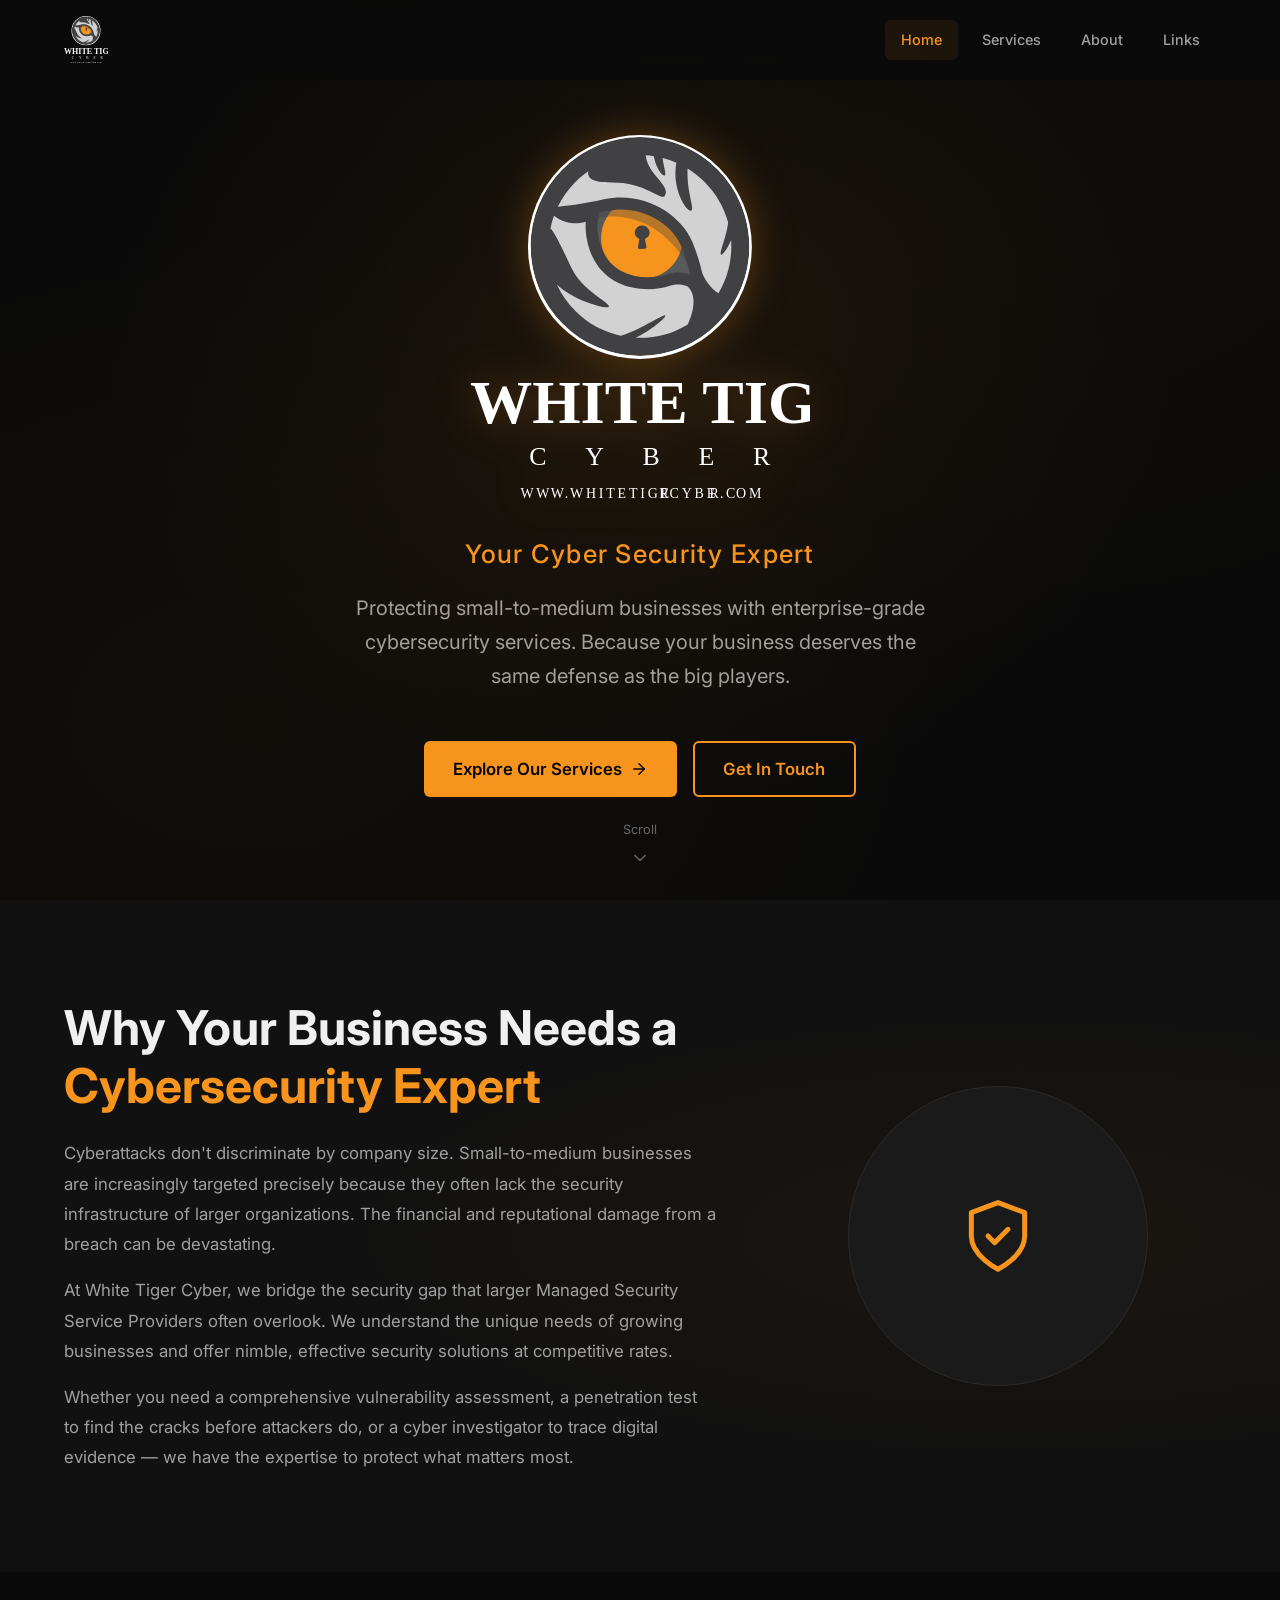
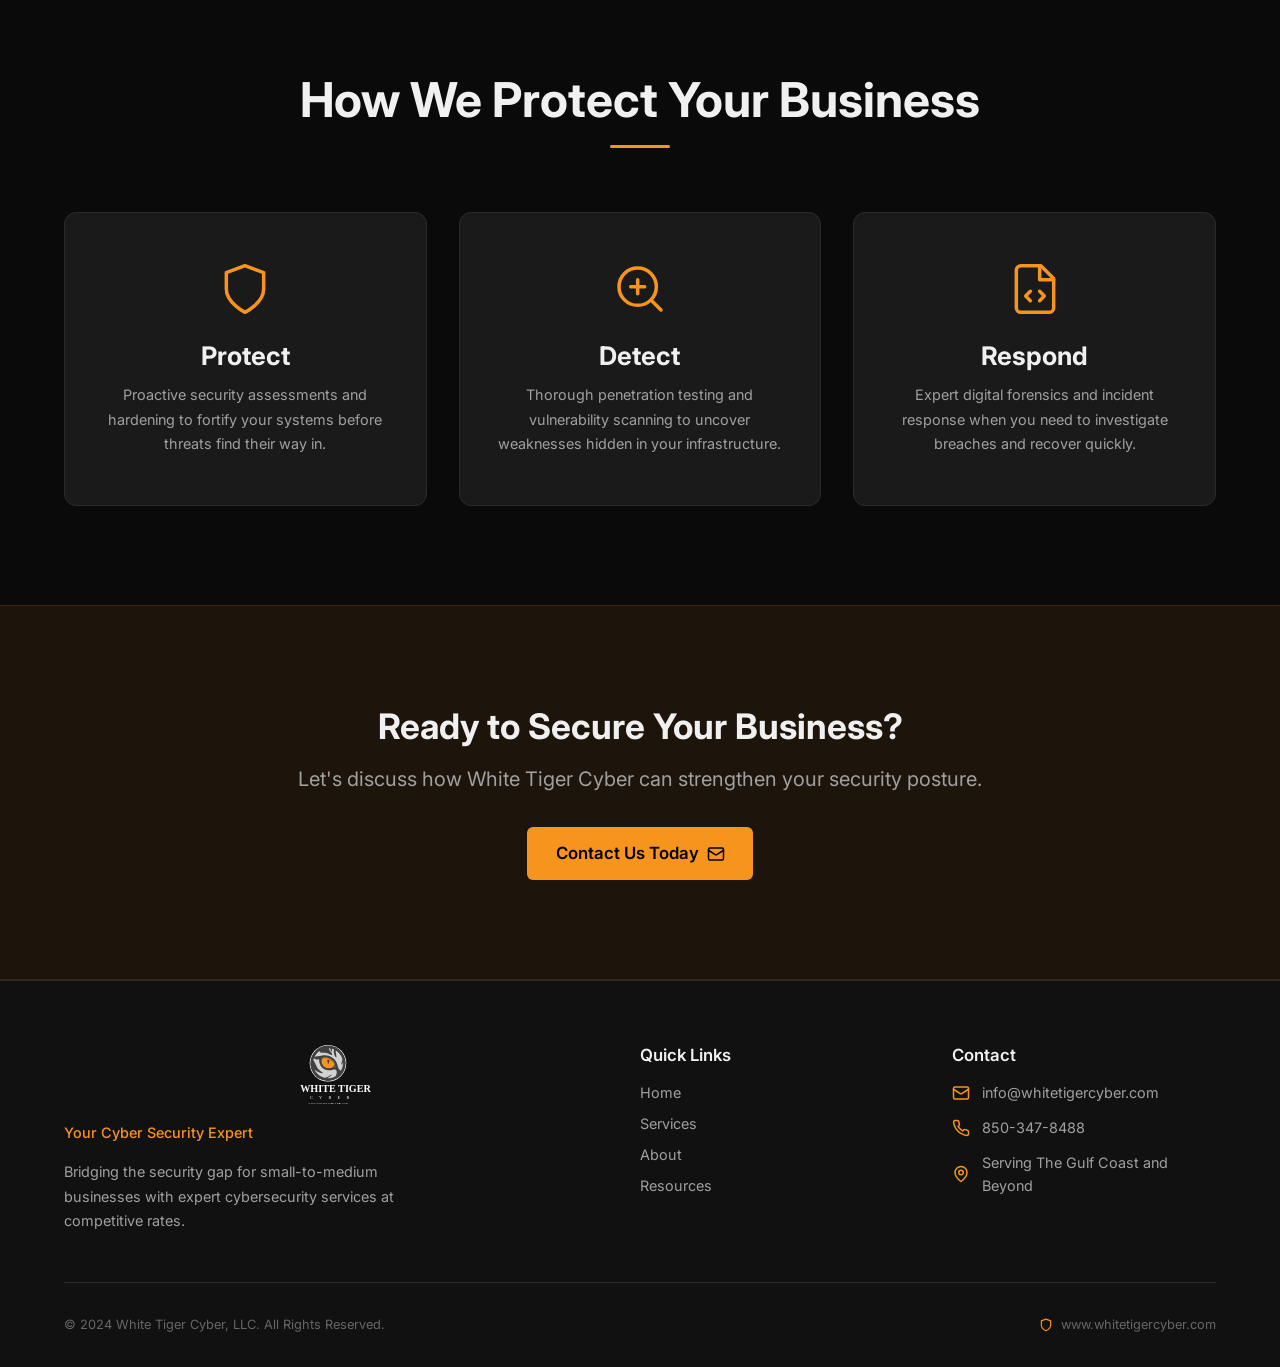
==== index.html @ ec34d4f9 "Initial commit — White Tiger Cyber static site Complete HTML/CSS/JS site built for GitHub Pages. Inc" ====
<!DOCTYPE html>
<html lang="en">
<head>
  <meta charset="UTF-8">
  <meta name="viewport" content="width=device-width, initial-scale=1.0">
  <title>White Tiger Cyber | Your Cyber Security Expert</title>
  <meta name="description" content="White Tiger Cyber provides expert cybersecurity services for small-to-medium businesses including vulnerability assessments, penetration testing, cyber investigations, and IT consulting.">
  <meta property="og:title" content="White Tiger Cyber | Your Cyber Security Expert">
  <meta property="og:description" content="Expert cybersecurity services for small-to-medium businesses. Vulnerability assessments, penetration testing, cyber investigations, and more.">
  <meta property="og:type" content="website">

  <!-- Fonts -->
  <link rel="preconnect" href="https://fonts.googleapis.com">
  <link rel="preconnect" href="https://fonts.gstatic.com" crossorigin>
  <link href="https://fonts.googleapis.com/css2?family=Inter:wght@400;500;600;700&display=swap" rel="stylesheet">

  <!-- Styles -->
  <link rel="stylesheet" href="/css/variables.css">
  <link rel="stylesheet" href="/css/reset.css">
  <link rel="stylesheet" href="/css/global.css">
  <link rel="stylesheet" href="/css/nav.css">
  <link rel="stylesheet" href="/css/footer.css">
  <link rel="stylesheet" href="/css/home.css">

  <!-- Prevent FOUC -->
  <style>
    body { background: #0a0a0a; color: #f0f0f0; }
    #nav-placeholder:empty { min-height: 80px; }
  </style>
</head>
<body>
  <a href="#main-content" class="skip-link">Skip to main content</a>

  <div id="nav-placeholder"></div>

  <main id="main-content">
    <!-- Hero -->
    <section class="hero">
      <img src="/images/WhiteTigerLightText.svg" alt="White Tiger Cyber" class="hero-logo fade-in">
      <p class="hero-tagline fade-up">Your Cyber Security Expert</p>
      <p class="hero-subtitle fade-up">Protecting small-to-medium businesses with enterprise-grade cybersecurity services. Because your business deserves the same defense as the big players.</p>
      <div class="hero-cta fade-up">
        <a href="/services.html" class="btn btn-primary">Explore Our Services
          <svg xmlns="http://www.w3.org/2000/svg" width="18" height="18" viewBox="0 0 24 24" fill="none" stroke="currentColor" stroke-width="2" stroke-linecap="round" stroke-linejoin="round"><path d="M5 12h14"/><path d="m12 5 7 7-7 7"/></svg>
        </a>
        <a href="mailto:info@whitetigercyber.com" class="btn btn-outline">Get In Touch</a>
      </div>
      <div class="scroll-indicator" aria-hidden="true">
        <span>Scroll</span>
        <svg xmlns="http://www.w3.org/2000/svg" viewBox="0 0 24 24" fill="none" stroke="currentColor" stroke-width="2" stroke-linecap="round" stroke-linejoin="round"><path d="m6 9 6 6 6-6"/></svg>
      </div>
    </section>

    <!-- Why You Need Cybersecurity -->
    <section class="why-section section">
      <div class="container">
        <div class="why-grid">
          <div class="why-content fade-up">
            <h2>Why Your Business Needs a <span class="text-accent">Cybersecurity Expert</span></h2>
            <p>Cyberattacks don't discriminate by company size. Small-to-medium businesses are increasingly targeted precisely because they often lack the security infrastructure of larger organizations. The financial and reputational damage from a breach can be devastating.</p>
            <p>At White Tiger Cyber, we bridge the security gap that larger Managed Security Service Providers often overlook. We understand the unique needs of growing businesses and offer nimble, effective security solutions at competitive rates.</p>
            <p>Whether you need a comprehensive vulnerability assessment, a penetration test to find the cracks before attackers do, or a cyber investigator to trace digital evidence — we have the expertise to protect what matters most.</p>
          </div>
          <div class="why-visual fade-up">
            <div class="why-icon-container">
              <svg xmlns="http://www.w3.org/2000/svg" viewBox="0 0 24 24" fill="none" stroke="currentColor" stroke-width="1.5" stroke-linecap="round" stroke-linejoin="round"><path d="M12 22s8-4 8-10V5l-8-3-8 3v7c0 6 8 10 8 10z"/><path d="m9 12 2 2 4-4"/></svg>
            </div>
          </div>
        </div>
      </div>
    </section>

    <!-- Value Propositions -->
    <section class="value-props section">
      <div class="container">
        <div class="section-header fade-up">
          <h2>How We Protect Your Business</h2>
          <div class="accent-line"></div>
        </div>
        <div class="grid-3 stagger-group">
          <div class="card value-card fade-up">
            <svg class="value-icon" xmlns="http://www.w3.org/2000/svg" viewBox="0 0 24 24" fill="none" stroke="currentColor" stroke-width="1.5" stroke-linecap="round" stroke-linejoin="round"><path d="M12 22s8-4 8-10V5l-8-3-8 3v7c0 6 8 10 8 10z"/></svg>
            <h3>Protect</h3>
            <p>Proactive security assessments and hardening to fortify your systems before threats find their way in.</p>
          </div>
          <div class="card value-card fade-up">
            <svg class="value-icon" xmlns="http://www.w3.org/2000/svg" viewBox="0 0 24 24" fill="none" stroke="currentColor" stroke-width="1.5" stroke-linecap="round" stroke-linejoin="round"><circle cx="11" cy="11" r="8"/><path d="m21 21-4.3-4.3"/><path d="M11 8v6"/><path d="M8 11h6"/></svg>
            <h3>Detect</h3>
            <p>Thorough penetration testing and vulnerability scanning to uncover weaknesses hidden in your infrastructure.</p>
          </div>
          <div class="card value-card fade-up">
            <svg class="value-icon" xmlns="http://www.w3.org/2000/svg" viewBox="0 0 24 24" fill="none" stroke="currentColor" stroke-width="1.5" stroke-linecap="round" stroke-linejoin="round"><path d="M14.5 2H6a2 2 0 0 0-2 2v16a2 2 0 0 0 2 2h12a2 2 0 0 0 2-2V7.5L14.5 2z"/><polyline points="14 2 14 8 20 8"/><path d="m10 13-2 2 2 2"/><path d="m14 17 2-2-2-2"/></svg>
            <h3>Respond</h3>
            <p>Expert digital forensics and incident response when you need to investigate breaches and recover quickly.</p>
          </div>
        </div>
      </div>
    </section>

    <!-- CTA Banner -->
    <section class="cta-banner section">
      <div class="container fade-up">
        <h2>Ready to Secure Your Business?</h2>
        <p>Let's discuss how White Tiger Cyber can strengthen your security posture.</p>
        <a href="mailto:info@whitetigercyber.com" class="btn btn-primary">Contact Us Today
          <svg xmlns="http://www.w3.org/2000/svg" width="18" height="18" viewBox="0 0 24 24" fill="none" stroke="currentColor" stroke-width="2" stroke-linecap="round" stroke-linejoin="round"><rect width="20" height="16" x="2" y="4" rx="2"/><path d="m22 7-8.97 5.7a1.94 1.94 0 0 1-2.06 0L2 7"/></svg>
        </a>
      </div>
    </section>
  </main>

  <div id="footer-placeholder"></div>

  <script src="/js/nav.js"></script>
  <script src="/js/animations.js"></script>
  <script src="/js/components.js"></script>
</body>
</html>
---- css/variables.css ----
:root {
  /* Brand Colors */
  --color-accent: #f7941d;
  --color-accent-hover: #ffaa44;
  --color-accent-glow: rgba(247, 148, 29, 0.3);
  --color-accent-subtle: rgba(247, 148, 29, 0.08);

  /* Backgrounds */
  --color-bg-primary: #0a0a0a;
  --color-bg-secondary: #111111;
  --color-bg-card: #1a1a1a;
  --color-bg-card-hover: #222222;
  --color-surface: #161616;

  /* Text */
  --color-text-primary: #f0f0f0;
  --color-text-secondary: #a0a0a0;
  --color-text-muted: #666666;

  /* Borders */
  --color-border: #2a2a2a;
  --color-border-hover: #3a3a3a;

  /* Typography */
  --font-heading: 'Inter', system-ui, -apple-system, sans-serif;
  --font-body: 'Inter', system-ui, -apple-system, sans-serif;
  --font-mono: 'JetBrains Mono', 'Fira Code', monospace;

  /* Fluid Font Sizes */
  --text-xs: clamp(0.75rem, 0.7rem + 0.25vw, 0.8rem);
  --text-sm: clamp(0.85rem, 0.8rem + 0.25vw, 0.9rem);
  --text-base: clamp(0.95rem, 0.9rem + 0.3vw, 1.05rem);
  --text-lg: clamp(1.1rem, 1rem + 0.5vw, 1.25rem);
  --text-xl: clamp(1.35rem, 1.1rem + 0.8vw, 1.6rem);
  --text-2xl: clamp(1.7rem, 1.3rem + 1.2vw, 2.2rem);
  --text-3xl: clamp(2.2rem, 1.6rem + 1.8vw, 3rem);
  --text-hero: clamp(2.8rem, 2rem + 2.5vw, 4rem);

  /* Spacing */
  --space-xs: 0.5rem;
  --space-sm: 0.75rem;
  --space-md: 1rem;
  --space-lg: 1.5rem;
  --space-xl: 2rem;
  --space-2xl: 3rem;
  --space-3xl: 4rem;
  --space-section: clamp(4rem, 3rem + 4vw, 8rem);

  /* Layout */
  --max-width: 1200px;
  --nav-height: 80px;
  --border-radius-sm: 6px;
  --border-radius-md: 12px;
  --border-radius-lg: 20px;

  /* Transitions */
  --transition-fast: 150ms ease;
  --transition-base: 250ms ease;
  --transition-slow: 400ms ease;

  /* Shadows */
  --shadow-card: 0 4px 24px rgba(0, 0, 0, 0.4);
  --shadow-card-hover: 0 8px 40px rgba(0, 0, 0, 0.6);
  --shadow-glow: 0 0 30px var(--color-accent-glow);
}
---- css/global.css ----
body {
  font-family: var(--font-body);
  font-size: var(--text-base);
  color: var(--color-text-primary);
  background-color: var(--color-bg-primary);
}

/* Layout */
.container {
  max-width: var(--max-width);
  margin-inline: auto;
  padding-inline: var(--space-lg);
}

.section {
  padding-block: var(--space-section);
}

.section-alt {
  background-color: var(--color-bg-secondary);
}

/* Typography */
h1, h2, h3, h4 {
  font-family: var(--font-heading);
  font-weight: 700;
  color: var(--color-text-primary);
}

h1 { font-size: var(--text-hero); }
h2 { font-size: var(--text-3xl); }
h3 { font-size: var(--text-2xl); }
h4 { font-size: var(--text-xl); }

.text-accent { color: var(--color-accent); }
.text-secondary { color: var(--color-text-secondary); }
.text-center { text-align: center; }

/* Section Headers */
.section-header {
  text-align: center;
  margin-bottom: var(--space-3xl);
}

.section-header h2 {
  margin-bottom: var(--space-md);
}

.section-header p {
  color: var(--color-text-secondary);
  font-size: var(--text-lg);
  max-width: 700px;
  margin-inline: auto;
}

.accent-line {
  width: 60px;
  height: 3px;
  background: var(--color-accent);
  margin: var(--space-md) auto;
  border-radius: 2px;
}

/* Buttons */
.btn {
  display: inline-flex;
  align-items: center;
  gap: var(--space-xs);
  padding: 0.8rem 1.8rem;
  border-radius: var(--border-radius-sm);
  font-weight: 600;
  font-size: var(--text-base);
  cursor: pointer;
  border: none;
  transition: transform var(--transition-base), box-shadow var(--transition-base), background-color var(--transition-base);
}

.btn-primary {
  background-color: var(--color-accent);
  color: #000;
}

.btn-primary:hover {
  background-color: var(--color-accent-hover);
  transform: translateY(-2px);
  box-shadow: var(--shadow-glow);
}

.btn-outline {
  background: transparent;
  color: var(--color-accent);
  border: 2px solid var(--color-accent);
}

.btn-outline:hover {
  background-color: var(--color-accent-subtle);
  transform: translateY(-2px);
}

/* Cards */
.card {
  background: var(--color-bg-card);
  border: 1px solid var(--color-border);
  border-radius: var(--border-radius-md);
  padding: var(--space-xl);
  transition: transform var(--transition-base), box-shadow var(--transition-base), border-color var(--transition-base);
}

.card:hover {
  transform: translateY(-4px);
  box-shadow: var(--shadow-card-hover), 0 0 40px rgba(247, 148, 29, 0.06);
  border-color: var(--color-border-hover);
}

/* Scroll Animations */
.fade-up {
  opacity: 0;
  transform: translateY(30px);
  transition: opacity 0.6s ease, transform 0.6s ease;
}

.fade-in {
  opacity: 0;
  transition: opacity 0.6s ease;
}

.scale-in {
  opacity: 0;
  transform: scale(0.95);
  transition: opacity 0.5s ease, transform 0.5s ease;
}

.fade-up.visible,
.fade-in.visible,
.scale-in.visible {
  opacity: 1;
  transform: none;
}

/* Reduced motion */
@media (prefers-reduced-motion: reduce) {
  *, *::before, *::after {
    animation-duration: 0.01ms !important;
    animation-iteration-count: 1 !important;
    transition-duration: 0.01ms !important;
    scroll-behavior: auto !important;
  }

  .fade-up, .fade-in, .scale-in {
    opacity: 1;
    transform: none;
  }
}

/* Skip to content (accessibility) */
.skip-link {
  position: absolute;
  top: -100%;
  left: var(--space-md);
  padding: var(--space-sm) var(--space-md);
  background: var(--color-accent);
  color: #000;
  font-weight: 600;
  border-radius: var(--border-radius-sm);
  z-index: 1000;
  transition: top var(--transition-fast);
}

.skip-link:focus {
  top: var(--space-md);
}

/* Accessibility */
.sr-only {
  position: absolute;
  width: 1px;
  height: 1px;
  padding: 0;
  margin: -1px;
  overflow: hidden;
  clip: rect(0, 0, 0, 0);
  white-space: nowrap;
  border-width: 0;
}

/* Focus styles */
:focus-visible {
  outline: 2px solid var(--color-accent);
  outline-offset: 2px;
}

/* Grid helpers */
.grid-2 {
  display: grid;
  grid-template-columns: 1fr;
  gap: var(--space-xl);
}

.grid-3 {
  display: grid;
  grid-template-columns: 1fr;
  gap: var(--space-xl);
}

@media (min-width: 768px) {
  .grid-2 {
    grid-template-columns: repeat(2, 1fr);
  }

  .grid-3 {
    grid-template-columns: repeat(2, 1fr);
  }
}

@media (min-width: 1024px) {
  .grid-3 {
    grid-template-columns: repeat(3, 1fr);
  }
}
---- css/nav.css ----
.site-header {
  position: fixed;
  top: 0;
  left: 0;
  right: 0;
  height: var(--nav-height);
  z-index: 100;
  background: rgba(10, 10, 10, 0.8);
  backdrop-filter: blur(8px);
  -webkit-backdrop-filter: blur(8px);
  transition: background var(--transition-base), box-shadow var(--transition-base);
}

.site-header.scrolled {
  background: rgba(10, 10, 10, 0.95);
  box-shadow: 0 2px 20px rgba(0, 0, 0, 0.5);
}

.nav-container {
  display: flex;
  align-items: center;
  justify-content: space-between;
  height: var(--nav-height);
}

/* Logo */
.nav-logo {
  display: flex;
  align-items: center;
  gap: var(--space-sm);
  text-decoration: none;
  flex-shrink: 0;
}

.nav-logo img {
  height: 48px;
  width: auto;
}

.nav-logo-text {
  display: flex;
  flex-direction: column;
  line-height: 1.2;
}

.nav-brand {
  font-family: var(--font-heading);
  font-weight: 700;
  font-size: var(--text-base);
  color: var(--color-text-primary);
}

.nav-tagline {
  font-size: var(--text-xs);
  color: var(--color-accent);
}

/* Nav Links */
.nav-menu {
  display: flex;
  align-items: center;
  gap: var(--space-xs);
}

.nav-link {
  padding: 0.5rem 1rem;
  font-size: var(--text-sm);
  font-weight: 500;
  color: var(--color-text-secondary);
  border-radius: var(--border-radius-sm);
  transition: color var(--transition-fast), background-color var(--transition-fast);
}

.nav-link:hover,
.nav-link.active {
  color: var(--color-text-primary);
}

.nav-link.active {
  color: var(--color-accent);
  background-color: var(--color-accent-subtle);
}

/* Mobile Toggle */
.nav-toggle {
  display: none;
  background: none;
  border: none;
  cursor: pointer;
  padding: var(--space-xs);
  z-index: 110;
}

.hamburger,
.hamburger::before,
.hamburger::after {
  display: block;
  width: 24px;
  height: 2px;
  background: var(--color-text-primary);
  border-radius: 2px;
  transition: transform var(--transition-base), opacity var(--transition-base);
}

.hamburger {
  position: relative;
}

.hamburger::before,
.hamburger::after {
  content: '';
  position: absolute;
  left: 0;
}

.hamburger::before { top: -7px; }
.hamburger::after { top: 7px; }

/* Hamburger open state */
.nav-toggle[aria-expanded="true"] .hamburger {
  background: transparent;
}

.nav-toggle[aria-expanded="true"] .hamburger::before {
  top: 0;
  transform: rotate(45deg);
}

.nav-toggle[aria-expanded="true"] .hamburger::after {
  top: 0;
  transform: rotate(-45deg);
}

/* Mobile nav */
@media (max-width: 767px) {
  .nav-toggle {
    display: block;
  }

  .nav-menu {
    position: fixed;
    top: 0;
    right: 0;
    width: min(300px, 80vw);
    height: 100vh;
    flex-direction: column;
    justify-content: center;
    gap: var(--space-md);
    background: rgba(10, 10, 10, 0.98);
    backdrop-filter: blur(20px);
    -webkit-backdrop-filter: blur(20px);
    transform: translateX(100%);
    transition: transform var(--transition-slow);
    padding: var(--space-xl);
  }

  .nav-menu.open {
    transform: translateX(0);
  }

  .nav-link {
    font-size: var(--text-lg);
    padding: var(--space-sm) var(--space-md);
    width: 100%;
    text-align: center;
  }

  .nav-logo-text {
    display: none;
  }
}
---- css/footer.css ----
.site-footer {
  background: var(--color-bg-secondary);
  border-top: 1px solid var(--color-border);
  padding-block: var(--space-3xl) var(--space-xl);
}

.footer-content {
  display: grid;
  grid-template-columns: 1fr;
  gap: var(--space-2xl);
  margin-bottom: var(--space-2xl);
}

.footer-brand {
  display: flex;
  flex-direction: column;
  gap: var(--space-md);
}

.footer-logo {
  height: 60px;
  width: auto;
}

.footer-tagline {
  color: var(--color-accent);
  font-size: var(--text-sm);
  font-weight: 500;
}

.footer-description {
  color: var(--color-text-secondary);
  font-size: var(--text-sm);
  max-width: 350px;
  line-height: 1.7;
}

.footer-heading {
  font-size: var(--text-base);
  font-weight: 600;
  color: var(--color-text-primary);
  margin-bottom: var(--space-md);
}

.footer-links {
  display: flex;
  flex-direction: column;
  gap: var(--space-xs);
}

.footer-links a {
  color: var(--color-text-secondary);
  font-size: var(--text-sm);
  transition: color var(--transition-fast);
}

.footer-links a:hover {
  color: var(--color-accent);
}

.footer-contact-item {
  display: flex;
  align-items: center;
  gap: var(--space-sm);
  color: var(--color-text-secondary);
  font-size: var(--text-sm);
  margin-bottom: var(--space-sm);
}

.footer-contact-item svg {
  width: 18px;
  height: 18px;
  flex-shrink: 0;
  color: var(--color-accent);
}

.footer-contact-item a {
  color: var(--color-text-secondary);
  transition: color var(--transition-fast);
}

.footer-contact-item a:hover {
  color: var(--color-accent);
}

.footer-bottom {
  padding-top: var(--space-xl);
  border-top: 1px solid var(--color-border);
  display: flex;
  flex-wrap: wrap;
  justify-content: space-between;
  align-items: center;
  gap: var(--space-md);
}

.footer-copyright {
  color: var(--color-text-muted);
  font-size: var(--text-xs);
}

.footer-serving {
  color: var(--color-text-muted);
  font-size: var(--text-xs);
  display: flex;
  align-items: center;
  gap: var(--space-xs);
}

.footer-serving svg {
  width: 14px;
  height: 14px;
  color: var(--color-accent);
}

@media (min-width: 768px) {
  .footer-content {
    grid-template-columns: 2fr 1fr 1fr;
  }
}
---- css/home.css ----
/* Hero Section */
.hero {
  min-height: 100svh;
  display: flex;
  flex-direction: column;
  align-items: center;
  justify-content: center;
  text-align: center;
  padding: var(--nav-height) var(--space-lg) var(--space-2xl);
  position: relative;
  overflow: hidden;
}

.hero::before {
  content: '';
  position: absolute;
  inset: 0;
  background:
    radial-gradient(ellipse at 50% 40%, rgba(247, 148, 29, 0.07) 0%, transparent 60%),
    radial-gradient(ellipse at 20% 80%, rgba(247, 148, 29, 0.03) 0%, transparent 50%),
    radial-gradient(ellipse at 80% 20%, rgba(247, 148, 29, 0.02) 0%, transparent 50%);
  pointer-events: none;
}

.hero-logo {
  width: clamp(200px, 35vw, 340px);
  height: auto;
  margin-bottom: var(--space-xl);
  filter: drop-shadow(0 0 20px rgba(247, 148, 29, 0.3));
  animation: pulse-glow 3s ease-in-out infinite alternate;
  position: relative;
}

@keyframes pulse-glow {
  from { filter: drop-shadow(0 0 15px rgba(247, 148, 29, 0.25)); }
  to   { filter: drop-shadow(0 0 35px rgba(247, 148, 29, 0.45)); }
}

.hero-tagline {
  font-size: var(--text-xl);
  color: var(--color-accent);
  font-weight: 500;
  margin-bottom: var(--space-md);
  letter-spacing: 0.05em;
}

.hero-subtitle {
  font-size: var(--text-lg);
  color: var(--color-text-secondary);
  max-width: 600px;
  margin-bottom: var(--space-2xl);
  line-height: 1.7;
}

.hero-cta {
  display: flex;
  gap: var(--space-md);
  flex-wrap: wrap;
  justify-content: center;
}

.scroll-indicator {
  position: absolute;
  bottom: var(--space-xl);
  left: 50%;
  transform: translateX(-50%);
  display: flex;
  flex-direction: column;
  align-items: center;
  gap: var(--space-xs);
  color: var(--color-text-muted);
  font-size: var(--text-xs);
  animation: bounce 2s ease-in-out infinite;
}

.scroll-indicator svg {
  width: 20px;
  height: 20px;
}

@keyframes bounce {
  0%, 100% { transform: translateX(-50%) translateY(0); }
  50% { transform: translateX(-50%) translateY(8px); }
}

/* Why Section */
.why-section {
  background:
    radial-gradient(ellipse at 80% 50%, rgba(247, 148, 29, 0.04) 0%, transparent 50%),
    var(--color-bg-secondary);
}

.why-grid {
  display: grid;
  grid-template-columns: 1fr;
  gap: var(--space-3xl);
  align-items: center;
}

.why-content h2 {
  margin-bottom: var(--space-lg);
}

.why-content p {
  color: var(--color-text-secondary);
  margin-bottom: var(--space-md);
  line-height: 1.8;
}

.why-content p:last-child {
  margin-bottom: 0;
}

.why-visual {
  display: flex;
  justify-content: center;
  align-items: center;
}

.why-icon-container {
  width: clamp(200px, 25vw, 300px);
  height: clamp(200px, 25vw, 300px);
  border-radius: 50%;
  background: var(--color-bg-card);
  border: 1px solid var(--color-border);
  display: flex;
  align-items: center;
  justify-content: center;
  position: relative;
}

.why-icon-container::after {
  content: '';
  position: absolute;
  inset: -1px;
  border-radius: 50%;
  background: conic-gradient(from 0deg, var(--color-accent), transparent 30%, transparent 70%, var(--color-accent));
  z-index: -1;
  opacity: 0.3;
}

.why-icon-container svg {
  width: 80px;
  height: 80px;
  color: var(--color-accent);
}

@media (min-width: 768px) {
  .why-grid {
    grid-template-columns: 1.2fr 0.8fr;
  }
}

/* Value Props */
.value-props {
  background: var(--color-bg-primary);
}

.value-card {
  text-align: center;
  padding: var(--space-2xl) var(--space-xl);
}

.value-icon {
  width: 56px;
  height: 56px;
  margin: 0 auto var(--space-lg);
  color: var(--color-accent);
}

.value-card h3 {
  font-size: var(--text-xl);
  margin-bottom: var(--space-sm);
}

.value-card p {
  color: var(--color-text-secondary);
  font-size: var(--text-sm);
  line-height: 1.7;
}

/* CTA Banner */
.cta-banner {
  background: var(--color-accent-subtle);
  border-top: 1px solid rgba(247, 148, 29, 0.15);
  border-bottom: 1px solid rgba(247, 148, 29, 0.15);
  text-align: center;
}

.cta-banner h2 {
  font-size: var(--text-2xl);
  margin-bottom: var(--space-md);
}

.cta-banner p {
  color: var(--color-text-secondary);
  margin-bottom: var(--space-xl);
  font-size: var(--text-lg);
}
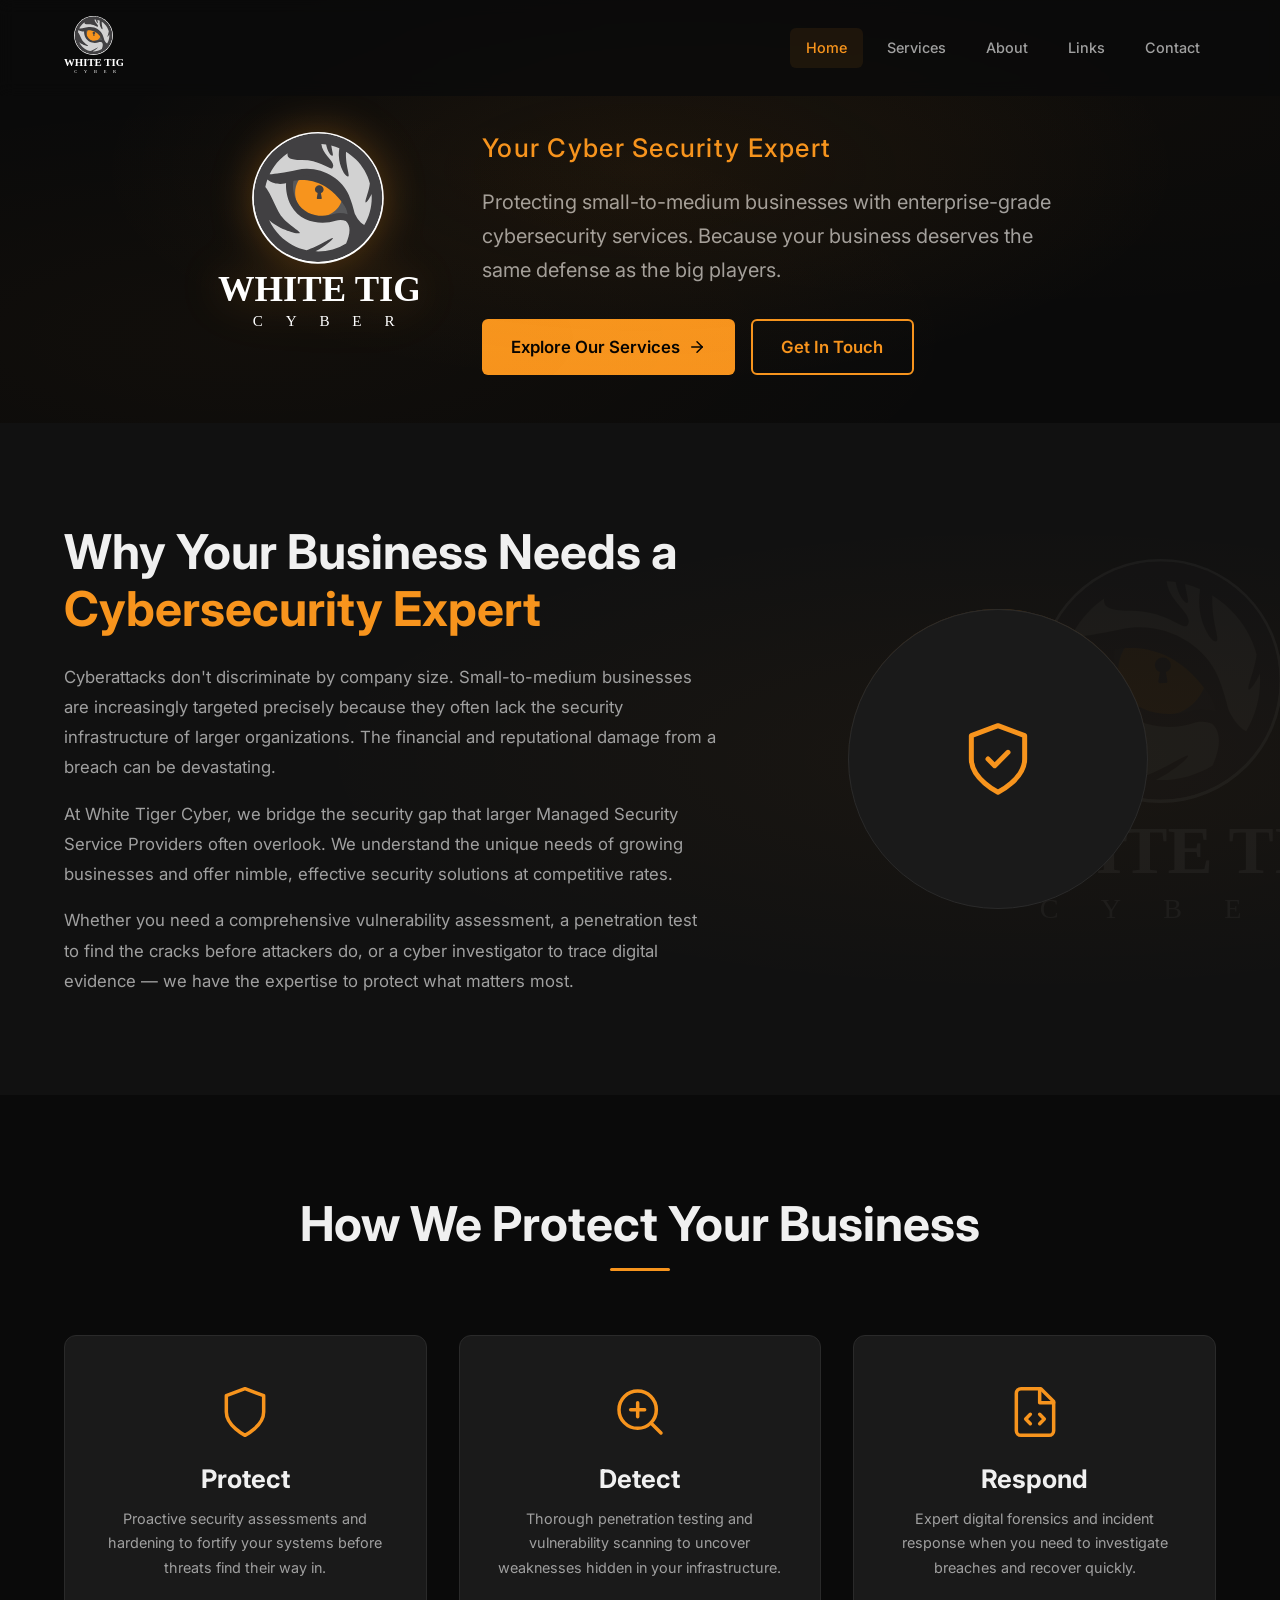
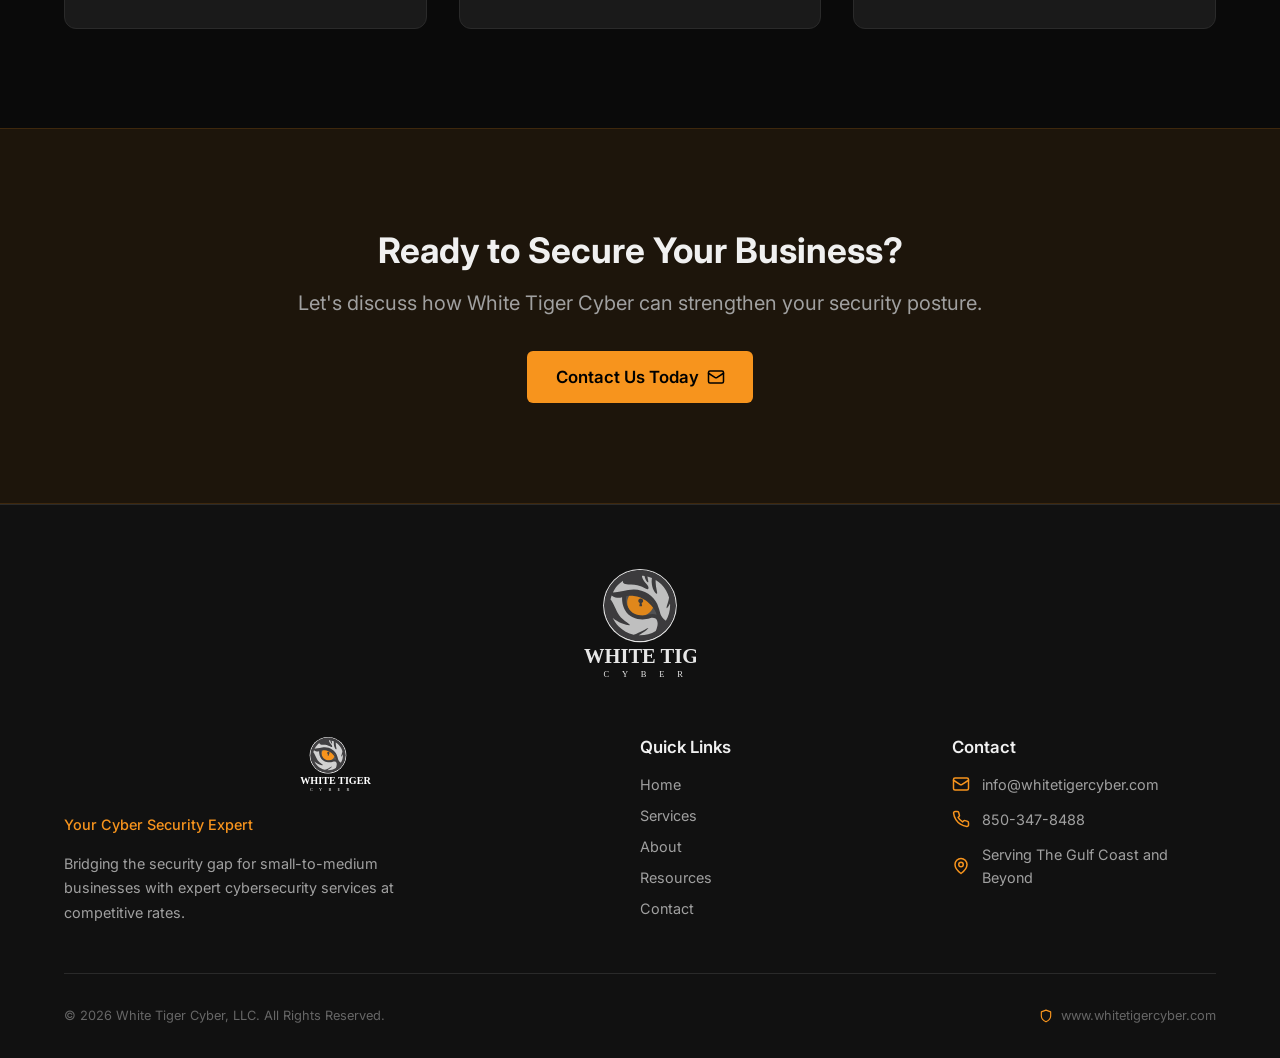
==== commit b085eb18: "Round 2 updates: compact hero, logo prominence, AI content rewrite, contact form - Replace full-view" ====
--- a/index.html
+++ b/index.html
@@ -25,7 +25,7 @@
   <!-- Prevent FOUC -->
   <style>
     body { background: #0a0a0a; color: #f0f0f0; }
-    #nav-placeholder:empty { min-height: 80px; }
+    #nav-placeholder:empty { min-height: 96px; }
   </style>
 </head>
 <body>
@@ -37,17 +37,15 @@
     <!-- Hero -->
     <section class="hero">
       <img src="/images/WhiteTigerLightText.svg" alt="White Tiger Cyber" class="hero-logo fade-in">
-      <p class="hero-tagline fade-up">Your Cyber Security Expert</p>
-      <p class="hero-subtitle fade-up">Protecting small-to-medium businesses with enterprise-grade cybersecurity services. Because your business deserves the same defense as the big players.</p>
-      <div class="hero-cta fade-up">
-        <a href="/services.html" class="btn btn-primary">Explore Our Services
-          <svg xmlns="http://www.w3.org/2000/svg" width="18" height="18" viewBox="0 0 24 24" fill="none" stroke="currentColor" stroke-width="2" stroke-linecap="round" stroke-linejoin="round"><path d="M5 12h14"/><path d="m12 5 7 7-7 7"/></svg>
-        </a>
-        <a href="mailto:info@whitetigercyber.com" class="btn btn-outline">Get In Touch</a>
-      </div>
-      <div class="scroll-indicator" aria-hidden="true">
-        <span>Scroll</span>
-        <svg xmlns="http://www.w3.org/2000/svg" viewBox="0 0 24 24" fill="none" stroke="currentColor" stroke-width="2" stroke-linecap="round" stroke-linejoin="round"><path d="m6 9 6 6 6-6"/></svg>
+      <div class="hero-text-group">
+        <p class="hero-tagline fade-up">Your Cyber Security Expert</p>
+        <p class="hero-subtitle fade-up">Protecting small-to-medium businesses with enterprise-grade cybersecurity services. Because your business deserves the same defense as the big players.</p>
+        <div class="hero-cta fade-up">
+          <a href="/services.html" class="btn btn-primary">Explore Our Services
+            <svg xmlns="http://www.w3.org/2000/svg" width="18" height="18" viewBox="0 0 24 24" fill="none" stroke="currentColor" stroke-width="2" stroke-linecap="round" stroke-linejoin="round"><path d="M5 12h14"/><path d="m12 5 7 7-7 7"/></svg>
+          </a>
+          <a href="/contact.html" class="btn btn-outline">Get In Touch</a>
+        </div>
       </div>
     </section>
 
@@ -102,7 +100,7 @@
       <div class="container fade-up">
         <h2>Ready to Secure Your Business?</h2>
         <p>Let's discuss how White Tiger Cyber can strengthen your security posture.</p>
-        <a href="mailto:info@whitetigercyber.com" class="btn btn-primary">Contact Us Today
+        <a href="/contact.html" class="btn btn-primary">Contact Us Today
           <svg xmlns="http://www.w3.org/2000/svg" width="18" height="18" viewBox="0 0 24 24" fill="none" stroke="currentColor" stroke-width="2" stroke-linecap="round" stroke-linejoin="round"><rect width="20" height="16" x="2" y="4" rx="2"/><path d="m22 7-8.97 5.7a1.94 1.94 0 0 1-2.06 0L2 7"/></svg>
         </a>
       </div>
--- a/css/variables.css
+++ b/css/variables.css
@@ -48,7 +48,7 @@
 
   /* Layout */
   --max-width: 1200px;
-  --nav-height: 80px;
+  --nav-height: 96px;
   --border-radius-sm: 6px;
   --border-radius-md: 12px;
   --border-radius-lg: 20px;
--- a/css/global.css
+++ b/css/global.css
@@ -1,8 +1,13 @@
+html {
+  overflow-x: clip;
+}
+
 body {
   font-family: var(--font-body);
   font-size: var(--text-base);
   color: var(--color-text-primary);
   background-color: var(--color-bg-primary);
+  overflow-x: clip;
 }
 
 /* Layout */
--- a/css/nav.css
+++ b/css/nav.css
@@ -33,7 +33,7 @@
 }
 
 .nav-logo img {
-  height: 48px;
+  height: 64px;
   width: auto;
 }
 
--- a/css/footer.css
+++ b/css/footer.css
@@ -2,6 +2,18 @@
   background: var(--color-bg-secondary);
   border-top: 1px solid var(--color-border);
   padding-block: var(--space-3xl) var(--space-xl);
+}
+
+.footer-hero {
+  display: flex;
+  justify-content: center;
+  padding-bottom: var(--space-2xl);
+}
+
+.footer-hero-logo {
+  height: 120px;
+  width: auto;
+  opacity: 0.9;
 }
 
 .footer-content {
--- a/css/home.css
+++ b/css/home.css
@@ -1,12 +1,12 @@
 /* Hero Section */
 .hero {
-  min-height: 100svh;
+  min-height: clamp(320px, 40vh, 480px);
   display: flex;
   flex-direction: column;
   align-items: center;
   justify-content: center;
   text-align: center;
-  padding: var(--nav-height) var(--space-lg) var(--space-2xl);
+  padding: calc(var(--nav-height) + var(--space-xl)) var(--space-lg) var(--space-2xl);
   position: relative;
   overflow: hidden;
 }
@@ -23,12 +23,13 @@
 }
 
 .hero-logo {
-  width: clamp(200px, 35vw, 340px);
+  width: clamp(120px, 18vw, 200px);
   height: auto;
-  margin-bottom: var(--space-xl);
+  margin-bottom: var(--space-lg);
   filter: drop-shadow(0 0 20px rgba(247, 148, 29, 0.3));
   animation: pulse-glow 3s ease-in-out infinite alternate;
   position: relative;
+  flex-shrink: 0;
 }
 
 @keyframes pulse-glow {
@@ -59,35 +60,30 @@
   justify-content: center;
 }
 
-.scroll-indicator {
-  position: absolute;
-  bottom: var(--space-xl);
-  left: 50%;
-  transform: translateX(-50%);
-  display: flex;
-  flex-direction: column;
-  align-items: center;
-  gap: var(--space-xs);
-  color: var(--color-text-muted);
-  font-size: var(--text-xs);
-  animation: bounce 2s ease-in-out infinite;
-}
-
-.scroll-indicator svg {
-  width: 20px;
-  height: 20px;
-}
-
-@keyframes bounce {
-  0%, 100% { transform: translateX(-50%) translateY(0); }
-  50% { transform: translateX(-50%) translateY(8px); }
-}
-
 /* Why Section */
 .why-section {
+  position: relative;
+  overflow: hidden;
   background:
     radial-gradient(ellipse at 80% 50%, rgba(247, 148, 29, 0.04) 0%, transparent 50%),
     var(--color-bg-secondary);
+}
+
+.why-section::after {
+  content: '';
+  position: absolute;
+  top: 50%;
+  right: -80px;
+  transform: translateY(-50%);
+  width: 400px;
+  height: 400px;
+  background-image: url('/images/WhiteTigerLightText.svg');
+  background-repeat: no-repeat;
+  background-size: contain;
+  background-position: center;
+  opacity: 0.04;
+  pointer-events: none;
+  z-index: 0;
 }
 
 .why-grid {
@@ -95,6 +91,8 @@
   grid-template-columns: 1fr;
   gap: var(--space-3xl);
   align-items: center;
+  position: relative;
+  z-index: 1;
 }
 
 .why-content h2 {
@@ -179,6 +177,32 @@
   line-height: 1.7;
 }
 
+/* Hero desktop row layout */
+@media (min-width: 768px) {
+  .hero {
+    flex-direction: row;
+    justify-content: center;
+    gap: var(--space-3xl);
+    text-align: left;
+    padding-inline: var(--space-2xl);
+  }
+
+  .hero-text-group {
+    display: flex;
+    flex-direction: column;
+    align-items: flex-start;
+    max-width: 580px;
+  }
+
+  .hero-cta {
+    justify-content: flex-start;
+  }
+
+  .hero-subtitle {
+    margin-bottom: var(--space-xl);
+  }
+}
+
 /* CTA Banner */
 .cta-banner {
   background: var(--color-accent-subtle);
